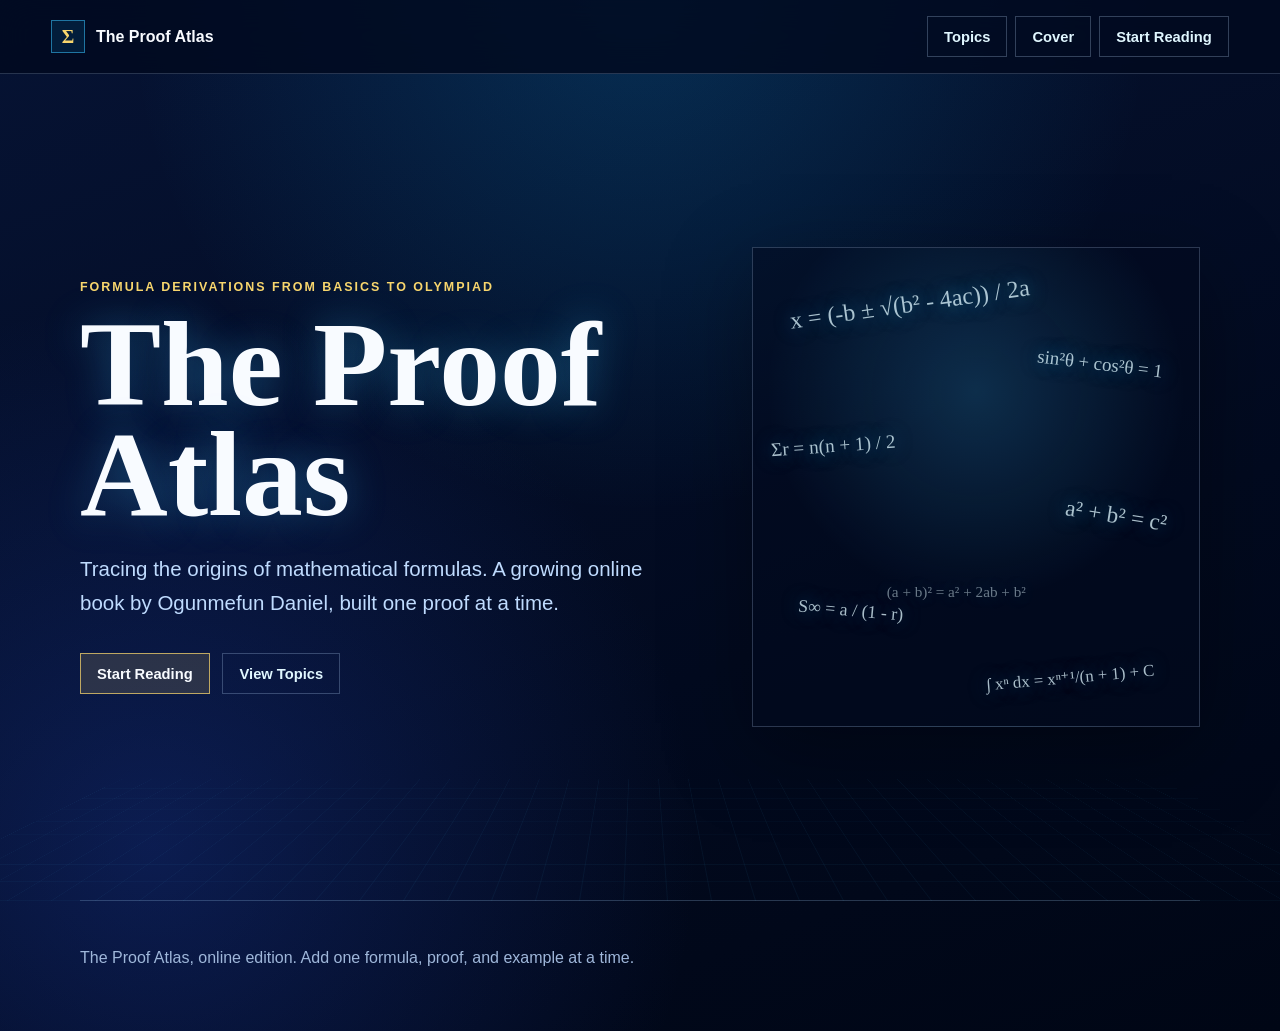
==== index.html @ ecc14dc0 "Add files via upload" ====
<!DOCTYPE html>
<html lang="en">
<head>
  <meta charset="UTF-8">
  <meta name="viewport" content="width=device-width, initial-scale=1.0">
  <title>The Proof Atlas</title>
  <link rel="stylesheet" href="style.css">
</head>
<body>
  <div class="site-shell">
    <header class="topbar">
      <a class="brand" href="index.html">
        <span class="brand-mark">Σ</span>
        <span>The Proof Atlas</span>
      </a>
      <nav class="nav-links" aria-label="Main navigation">
        <a href="topics.html">Topics</a>
        <a href="proof-book-cover.html">Cover</a>
        <a href="topics/quadratic-formula.html">Start Reading</a>
      </nav>
    </header>

    <main class="hero">
      <section class="hero-copy">
        <p class="eyebrow">Formula Derivations From Basics To Olympiad</p>
        <h1>The Proof Atlas</h1>
        <p class="lead">Tracing the origins of mathematical formulas. A growing online book by Ogunmefun Daniel, built one proof at a time.</p>
        <div class="hero-actions">
          <a class="button primary" href="topics/quadratic-formula.html">Start Reading</a>
          <a class="button" href="topics.html">View Topics</a>
        </div>
      </section>

      <aside class="formula-cloud" aria-label="Mathematical formula artwork">
        <span class="c1">x = (-b ± √(b² - 4ac)) / 2a</span>
        <span class="c2">sin²θ + cos²θ = 1</span>
        <span class="c3">Σr = n(n + 1) / 2</span>
        <span class="c4">a² + b² = c²</span>
        <span class="c5">S∞ = a / (1 - r)</span>
        <span class="c6">∫ xⁿ dx = xⁿ⁺¹/(n + 1) + C</span>
        <span class="c7">(a + b)² = a² + 2ab + b²</span>
      </aside>
    </main>

    <footer class="site-footer">
      <p>The Proof Atlas, online edition. Add one formula, proof, and example at a time.</p>
    </footer>
  </div>
</body>
</html>
---- style.css ----
:root {
  --navy-950: #020a1f;
  --navy-900: #061334;
  --navy-800: #09245a;
  --blue-500: #0ea5e9;
  --blue-400: #38bdf8;
  --blue-200: #bfdbfe;
  --cyan-100: #e0f7ff;
  --gold: #f8d66d;
  --white: #f8fbff;
  --ink: #dbeafe;
  --muted: #9fb7da;
  --line: rgba(191, 219, 254, 0.2);
  --panel: rgba(6, 19, 52, 0.76);
}

* {
  box-sizing: border-box;
}

html {
  scroll-behavior: smooth;
}

body {
  margin: 0;
  min-height: 100vh;
  background:
    radial-gradient(circle at 50% 0, rgba(14, 165, 233, 0.2), transparent 32rem),
    radial-gradient(circle at 12% 82%, rgba(30, 64, 175, 0.34), transparent 34rem),
    linear-gradient(160deg, var(--navy-900), var(--navy-950) 62%, #000615);
  color: var(--ink);
  font-family: Arial, Helvetica, sans-serif;
}

a {
  color: inherit;
}

.site-shell {
  min-height: 100vh;
  overflow: hidden;
}

.topbar {
  position: sticky;
  top: 0;
  z-index: 10;
  display: flex;
  align-items: center;
  justify-content: space-between;
  gap: 1rem;
  padding: 1rem clamp(1rem, 4vw, 3.5rem);
  background: rgba(2, 10, 31, 0.84);
  border-bottom: 1px solid var(--line);
  backdrop-filter: blur(16px);
}

.brand {
  display: inline-flex;
  align-items: center;
  gap: 0.7rem;
  color: var(--white);
  font-weight: 800;
  text-decoration: none;
}

.brand-mark {
  display: grid;
  place-items: center;
  width: 2.1rem;
  aspect-ratio: 1;
  border: 1px solid rgba(56, 189, 248, 0.55);
  background: rgba(14, 165, 233, 0.12);
  color: var(--gold);
  font-family: Georgia, "Times New Roman", serif;
  font-size: 1.2rem;
}

.nav-links {
  display: flex;
  flex-wrap: wrap;
  justify-content: flex-end;
  gap: 0.5rem;
}

.nav-links a,
.button {
  display: inline-flex;
  align-items: center;
  justify-content: center;
  min-height: 2.55rem;
  padding: 0.72rem 1rem;
  border: 1px solid rgba(191, 219, 254, 0.26);
  color: var(--cyan-100);
  text-decoration: none;
  font-size: 0.92rem;
  font-weight: 700;
}

.nav-links a:hover,
.button:hover {
  border-color: rgba(56, 189, 248, 0.7);
  background: rgba(14, 165, 233, 0.12);
}

.button.primary {
  border-color: rgba(248, 214, 109, 0.72);
  background: rgba(248, 214, 109, 0.14);
  color: var(--white);
}

.hero {
  position: relative;
  display: grid;
  grid-template-columns: minmax(0, 1fr) minmax(18rem, 28rem);
  align-items: center;
  gap: clamp(2rem, 6vw, 5rem);
  width: min(1120px, calc(100% - 2rem));
  min-height: calc(100vh - 4.6rem);
  margin: 0 auto;
  padding: clamp(3rem, 8vw, 6rem) 0;
}

.hero::before {
  content: "";
  position: absolute;
  inset: auto -16vw 0 -16vw;
  height: 48%;
  background:
    linear-gradient(90deg, rgba(56, 189, 248, 0.055) 1px, transparent 1px),
    linear-gradient(rgba(56, 189, 248, 0.05) 1px, transparent 1px);
  background-size: 44px 44px;
  transform: perspective(740px) rotateX(63deg);
  transform-origin: bottom center;
  pointer-events: none;
}

.eyebrow {
  margin: 0 0 1rem;
  color: var(--gold);
  font-size: 0.78rem;
  font-weight: 800;
  letter-spacing: 0.16em;
  text-transform: uppercase;
}

h1,
h2,
h3 {
  color: var(--white);
  font-family: Georgia, "Times New Roman", serif;
  letter-spacing: 0;
}

h1 {
  max-width: 12ch;
  margin: 0;
  font-size: clamp(3.5rem, 11vw, 7.6rem);
  line-height: 0.9;
  text-shadow: 0 0 38px rgba(56, 189, 248, 0.35);
}

.hero-copy {
  position: relative;
  z-index: 1;
}

.lead {
  max-width: 43rem;
  margin: 1.4rem 0 0;
  color: var(--blue-200);
  font-size: clamp(1.03rem, 2.3vw, 1.28rem);
  line-height: 1.7;
}

.hero-actions {
  display: flex;
  flex-wrap: wrap;
  gap: 0.8rem;
  margin-top: 2rem;
}

.formula-cloud {
  position: relative;
  z-index: 1;
  min-height: 30rem;
  border: 1px solid rgba(191, 219, 254, 0.22);
  background:
    radial-gradient(circle at 50% 30%, rgba(56, 189, 248, 0.2), transparent 52%),
    rgba(2, 10, 31, 0.54);
  box-shadow: 0 24px 80px rgba(0, 0, 0, 0.34);
}

.formula-cloud span {
  position: absolute;
  color: rgba(224, 247, 255, 0.76);
  font-family: "Cambria Math", Cambria, Georgia, serif;
  text-shadow: 0 0 18px rgba(56, 189, 248, 0.5);
  white-space: nowrap;
}

.c1 { top: 9%; left: 8%; font-size: 1.5rem; transform: rotate(-8deg); }
.c2 { top: 22%; right: 8%; font-size: 1.18rem; transform: rotate(7deg); }
.c3 { top: 39%; left: 4%; font-size: 1.2rem; transform: rotate(-4deg); }
.c4 { top: 53%; right: 7%; font-size: 1.45rem; transform: rotate(9deg); }
.c5 { bottom: 22%; left: 10%; font-size: 1.12rem; transform: rotate(5deg); }
.c6 { bottom: 8%; right: 10%; font-size: 1.05rem; transform: rotate(-5deg); }
.c7 { top: 70%; left: 30%; font-size: 0.95rem; opacity: 0.62; }

.content {
  width: min(1060px, calc(100% - 2rem));
  margin: 0 auto;
  padding: clamp(2.5rem, 7vw, 5rem) 0;
}

.page-header {
  max-width: 760px;
  margin-bottom: 2rem;
}

.page-header h1 {
  max-width: 14ch;
  font-size: clamp(2.7rem, 8vw, 5.4rem);
}

.section-title {
  margin: 0 0 1rem;
  font-size: clamp(1.65rem, 4vw, 2.35rem);
}

.topic-grid {
  display: grid;
  grid-template-columns: repeat(3, minmax(0, 1fr));
  gap: 1rem;
}

.topic-card,
.note-box,
.proof-section {
  border: 1px solid var(--line);
  background: var(--panel);
}

.topic-card {
  display: flex;
  min-height: 12rem;
  flex-direction: column;
  justify-content: space-between;
  padding: 1.1rem;
  text-decoration: none;
}

.topic-card:hover {
  border-color: rgba(56, 189, 248, 0.72);
  background: rgba(9, 36, 90, 0.78);
}

.topic-card h2 {
  margin: 0;
  font-size: 1.35rem;
}

.topic-card p,
.muted {
  color: var(--muted);
  line-height: 1.55;
}

.tag {
  width: fit-content;
  margin-top: 1.2rem;
  padding: 0.35rem 0.55rem;
  border: 1px solid rgba(248, 214, 109, 0.45);
  color: var(--gold);
  font-size: 0.78rem;
  font-weight: 800;
  text-transform: uppercase;
}

.article {
  display: grid;
  grid-template-columns: minmax(0, 1fr) 16rem;
  gap: 2rem;
  align-items: start;
}

.article-main {
  display: grid;
  gap: 1rem;
}

.proof-section,
.note-box {
  padding: clamp(1rem, 3vw, 1.5rem);
}

.proof-section h2,
.note-box h2 {
  margin: 0 0 0.75rem;
  font-size: 1.5rem;
}

.proof-section p,
.proof-section li,
.note-box p,
.note-box li {
  color: var(--ink);
  line-height: 1.72;
}

.formula-display {
  overflow-x: auto;
  margin: 1rem 0;
  padding: 1.2rem;
  border-left: 4px solid var(--gold);
  background: rgba(2, 10, 31, 0.62);
  color: var(--cyan-100);
  font-family: "Cambria Math", Cambria, Georgia, serif;
  font-size: clamp(1.35rem, 4vw, 2rem);
  white-space: nowrap;
}

.math-line {
  display: block;
  min-width: max-content;
  padding: 0.16rem 0;
}

.frac {
  display: inline-grid;
  grid-template-rows: auto auto;
  align-items: center;
  justify-items: center;
  min-width: 1.4em;
  margin: 0 0.12em;
  vertical-align: middle;
}

.frac > span:first-child {
  width: 100%;
  padding: 0 0.2em 0.12em;
  border-bottom: 0.08em solid currentColor;
  text-align: center;
}

.frac > span:last-child {
  padding: 0.1em 0.2em 0;
  text-align: center;
}

.sqrt {
  display: inline-flex;
  align-items: flex-start;
  gap: 0.04em;
}

.sqrt::before {
  content: "√";
}

.sqrt span {
  padding: 0 0.14em;
  border-top: 0.07em solid currentColor;
}

.derivation-block {
  display: grid;
  gap: 0.8rem;
  margin: 1rem 0;
}

.derivation-step {
  padding: 1rem;
  border: 1px solid rgba(191, 219, 254, 0.14);
  background: rgba(2, 10, 31, 0.42);
}

.derivation-step p {
  margin: 0 0 0.75rem;
}

.steps {
  padding-left: 1.2rem;
}

.side-index {
  position: sticky;
  top: 5.8rem;
  border: 1px solid var(--line);
  background: rgba(2, 10, 31, 0.62);
  padding: 1rem;
}

.side-index h2 {
  margin: 0 0 0.8rem;
  font-family: Arial, Helvetica, sans-serif;
  font-size: 0.82rem;
  letter-spacing: 0.14em;
  text-transform: uppercase;
}

.side-index a {
  display: block;
  padding: 0.62rem 0;
  border-top: 1px solid rgba(191, 219, 254, 0.12);
  color: var(--blue-200);
  text-decoration: none;
}

.site-footer {
  width: min(1120px, calc(100% - 2rem));
  margin: 0 auto;
  padding: 2rem 0 3rem;
  border-top: 1px solid var(--line);
  color: var(--muted);
}

@media (max-width: 820px) {
  .topbar {
    align-items: flex-start;
    flex-direction: column;
  }

  .nav-links {
    justify-content: flex-start;
  }

  .hero,
  .article {
    grid-template-columns: 1fr;
  }

  .formula-cloud {
    min-height: 22rem;
  }

  .topic-grid {
    grid-template-columns: 1fr;
  }

  .side-index {
    position: static;
  }
}

@media (max-width: 520px) {
  .nav-links a,
  .button {
    width: 100%;
  }

  .hero-actions {
    flex-direction: column;
  }

  .formula-cloud span {
    font-size: 0.95rem;
  }
}
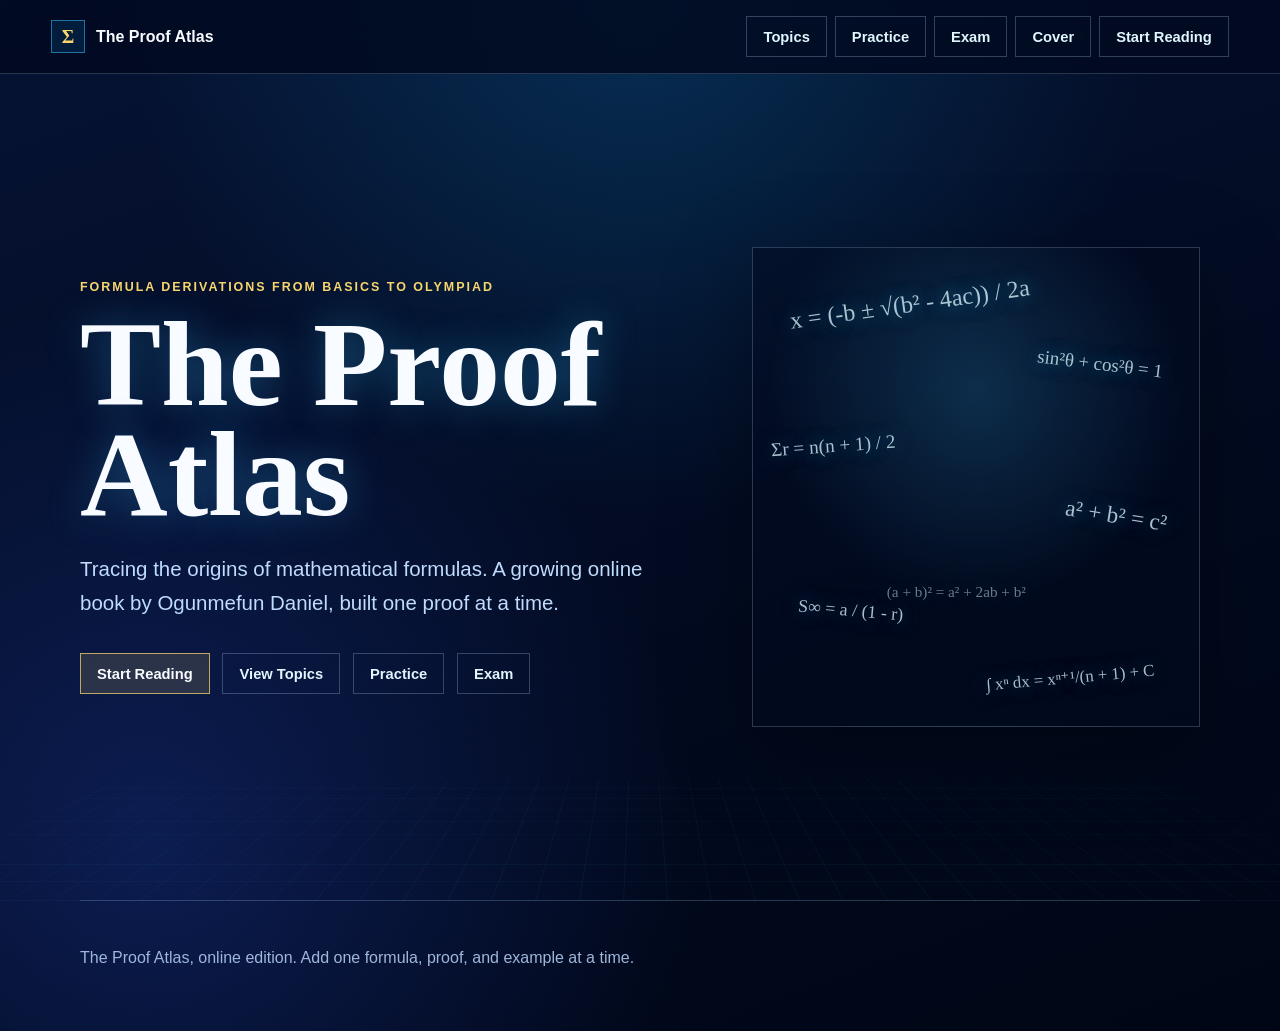
==== commit e42b459a: "Add files via upload" ====
--- a/index.html
+++ b/index.html
@@ -15,6 +15,8 @@
       </a>
       <nav class="nav-links" aria-label="Main navigation">
         <a href="topics.html">Topics</a>
+        <a href="practice.html">Practice</a>
+        <a href="exam.html">Exam</a>
         <a href="proof-book-cover.html">Cover</a>
         <a href="topics/quadratic-formula.html">Start Reading</a>
       </nav>
@@ -28,6 +30,8 @@
         <div class="hero-actions">
           <a class="button primary" href="topics/quadratic-formula.html">Start Reading</a>
           <a class="button" href="topics.html">View Topics</a>
+          <a class="button" href="practice.html">Practice</a>
+          <a class="button" href="exam.html">Exam</a>
         </div>
       </section>
 
--- a/style.css
+++ b/style.css
@@ -458,3 +458,121 @@
     font-size: 0.95rem;
   }
 }
+
+.sqrt::before {
+  content: "\221a";
+}
+
+.practice-layout {
+  display: grid;
+  grid-template-columns: 18rem minmax(0, 1fr);
+  gap: 1rem;
+  align-items: start;
+}
+
+.practice-panel {
+  border: 1px solid var(--line);
+  background: var(--panel);
+  padding: clamp(1rem, 3vw, 1.5rem);
+}
+
+.field-label {
+  display: block;
+  margin-bottom: 0.55rem;
+  color: var(--gold);
+  font-size: 0.8rem;
+  font-weight: 800;
+  letter-spacing: 0.12em;
+  text-transform: uppercase;
+}
+
+.select-field {
+  width: 100%;
+  min-height: 2.8rem;
+  border: 1px solid rgba(191, 219, 254, 0.28);
+  background: rgba(2, 10, 31, 0.82);
+  color: var(--white);
+  padding: 0.65rem;
+  font: inherit;
+}
+
+.question-list {
+  display: grid;
+  gap: 1rem;
+}
+
+.question-card {
+  border: 1px solid rgba(191, 219, 254, 0.16);
+  background: rgba(2, 10, 31, 0.42);
+  padding: 1rem;
+}
+
+.question-card h2 {
+  margin: 0 0 0.65rem;
+  font-size: 1.15rem;
+}
+
+.answer {
+  margin-top: 0.8rem;
+  color: var(--blue-200);
+}
+
+.answer summary {
+  cursor: pointer;
+  color: var(--gold);
+  font-weight: 800;
+}
+
+.exam-controls {
+  display: grid;
+  grid-template-columns: repeat(4, minmax(0, 1fr));
+  gap: 1rem;
+  align-items: end;
+}
+
+.timer-pill {
+  display: inline-flex;
+  align-items: center;
+  justify-content: center;
+  min-height: 2.8rem;
+  padding: 0.65rem 1rem;
+  border: 1px solid rgba(248, 214, 109, 0.58);
+  background: rgba(248, 214, 109, 0.12);
+  color: var(--gold);
+  font-weight: 900;
+}
+
+.option-list {
+  display: grid;
+  gap: 0.55rem;
+  margin-top: 0.85rem;
+}
+
+.option-list label {
+  display: flex;
+  gap: 0.55rem;
+  align-items: flex-start;
+  padding: 0.7rem;
+  border: 1px solid rgba(191, 219, 254, 0.16);
+  background: rgba(2, 10, 31, 0.34);
+  cursor: pointer;
+}
+
+.score-box {
+  margin-top: 1rem;
+  border: 1px solid rgba(56, 189, 248, 0.45);
+  background: rgba(14, 165, 233, 0.12);
+  padding: 1rem;
+  color: var(--cyan-100);
+  font-weight: 800;
+}
+
+@media (max-width: 820px) {
+  .practice-layout {
+    grid-template-columns: 1fr;
+  }
+
+  .exam-controls {
+    grid-template-columns: 1fr;
+  }
+}
